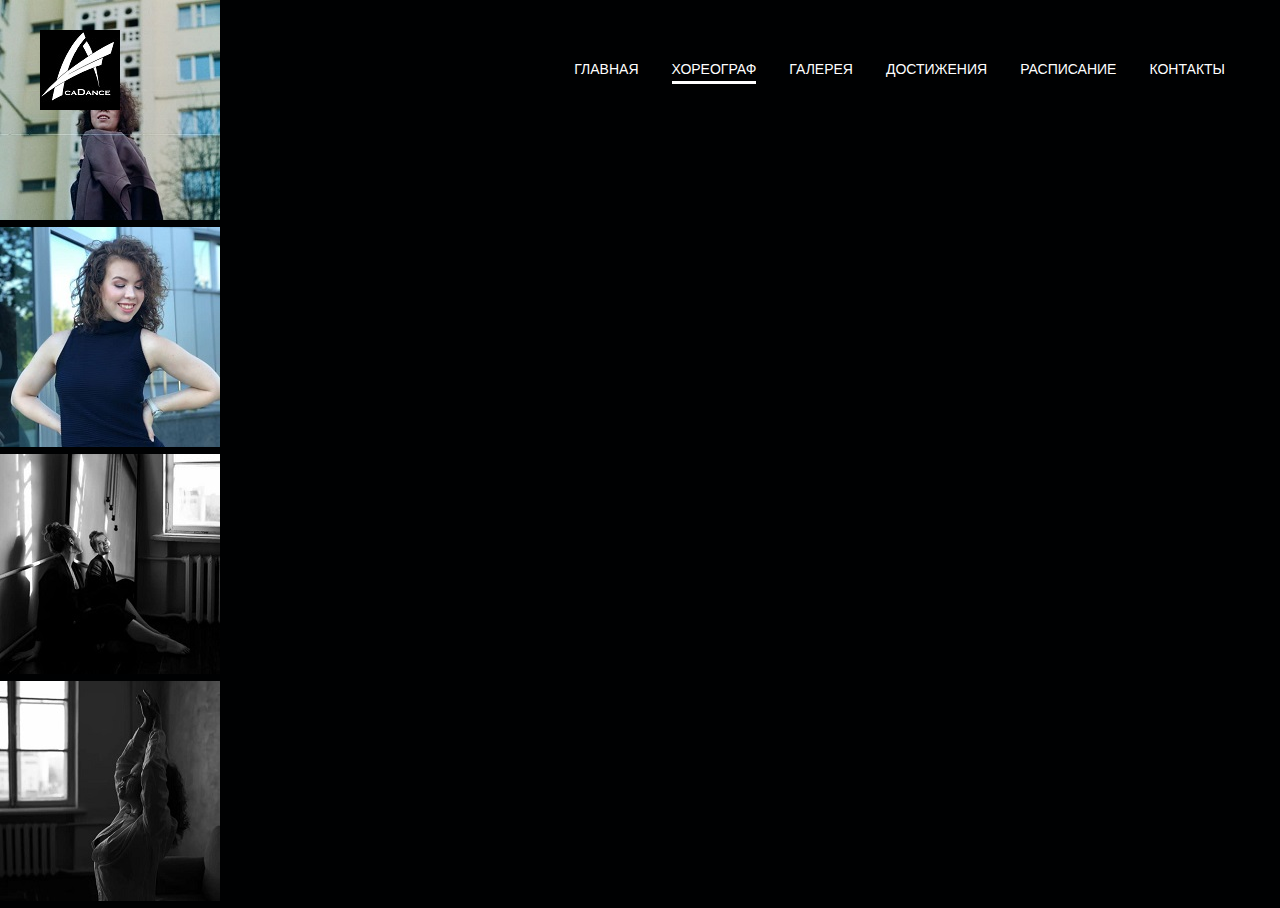
==== хореограф.html @ b242cd34 "Add files via upload" ====
<!DOCTYPE html>
<html lang="en">
<head>
    <meta charset="UTF-8">
    <link rel="stylesheet" href="style.css"> 
    <link href="https://fonts.googleapis.com/css2?family=Heebo:wght@300;400&display=swap" rel="stylesheet">      
    <title>AcaDance</title>
</head>
<body>

    <header class="header">
        <div class="container">
            <div class="header__inner">
                <img src="эмблема.jpg" alt="">      
                <nav class="nav">
                    <a class="nav__link" href="index.html">Главная</a>
                    <a class="nav__link active" href="#">Хореограф</a>
                    <a class="nav__link" href="#">Галерея</a>
                    <a class="nav__link" href="#">Достижения</a>
                    <a class="nav__link" href="#">Расписание</a>
                    <a class="nav__link" href="#">Контакты</a>
                </nav>
            </div>
        </div>
    </header>

    <div class="ksu1">
        <div class="ksu1__item">
            <div class="ksu1__img">
                <img src="ксюша.jpg" alt="">
            </div>
            <div class="ksu2__img">
                <img src="ксюша 3.jpg" alt="">
            </div>
        </div>
    </div>
    
    <div class="ksu2">
        <div class="ksu2__item">
            
        </div>
    </div>

    <div class="ksu3">
        <div class="ksu3__item">
            <div class="ksu3__img">
                <img src="ксюша 2.jpg" alt="">
            </div>
        </div>
    </div>
 
    <div class="ksu4">
        <div class="ksu4__item">
            <div class="ksu4__img">
                <img src="ксюша 4.jpg" alt="">
            </div>
        </div>
    </div>

    
</body>
</html>
---- style.css ----
body {
    margin: 0;
    font-family: 'Heebo', sans-serif;
    font-size: 15px;
    line-height: 1.6;
    background-color: #000102;
}

/*Header*/
.header {
    width: 100%;
    padding-top: 30px;

    position: absolute;
    top: 0;
    left: 0;
    right: 0;
    z-index: 1000;
}

.header__inner{

    display: flex;
    justify-content: space-between;
    align-items: center;
}
.header__logo {

    font-size: 30px;
    font-weight: 700;
    color: #fff;
}
 
.header__before {
    content: "";
    display: block;
    height: 90px;
    width: 100%;
    position: absolute;
    left: 0;
    z-index: -1;
}




/*Nav*/
.nav {

    font-size: 14px;
    text-transform: uppercase;

}

.nav__link {
    display: inline-block;
    vertical-align: top;
    margin: 0 15px;
    position: relative;

    color: #fff;
    text-decoration: none; 
    transition: color 0.1s linear;
}

.nav__link:after {
    content: "";
    display: block;
    width: 100%;
    height: 3px;
   

    background-color: #fff;
    opacity: 0;

    position: absolute;
    top: 100%;
    left: 0;
    z-index: 1;

    transition: opacity .1s linear;
}

.nav__link:hover {

    color: #fff;
}

.nav__link:hover:after,
.nav__link.active:after{
    opacity: 1;
}

.nav__link.active {

    color: #fff;
}

/*Container*/
.container {
    width: 100%;
    max-width: 1200px;
    margin: 0 auto;
}
/*Intro*/
.intro {
    display: flex;
    flex-direction: column;
    justify-content: center;
    width: 50%;
    height: 100vh;

}

.intro__inner {

    width: 60%;
    max-width: 880px;
    margin: 0 auto;

    text-align: center;
}

.intro__title {
    color: #fff;

    font-size: 26px;
    font-weight: 200;
    
    text-align: center;
    line-height: 1;
}

/*About*/
.about {
    margin-top: -530px;
    margin-left: 750px;
    display: flex;
    
}

/*Section*/
.section {

    padding: 120px 0;
}

.section__header__logo {

    font-size: 30px;
    font-weight: 700;
    color: #fff;
}

.section__header {
    width: 100%;
    max-width: 950px;
    margin: 0 auto 40px;

    display: flex;
    justify-content: space-between;
    align-items: center;
}
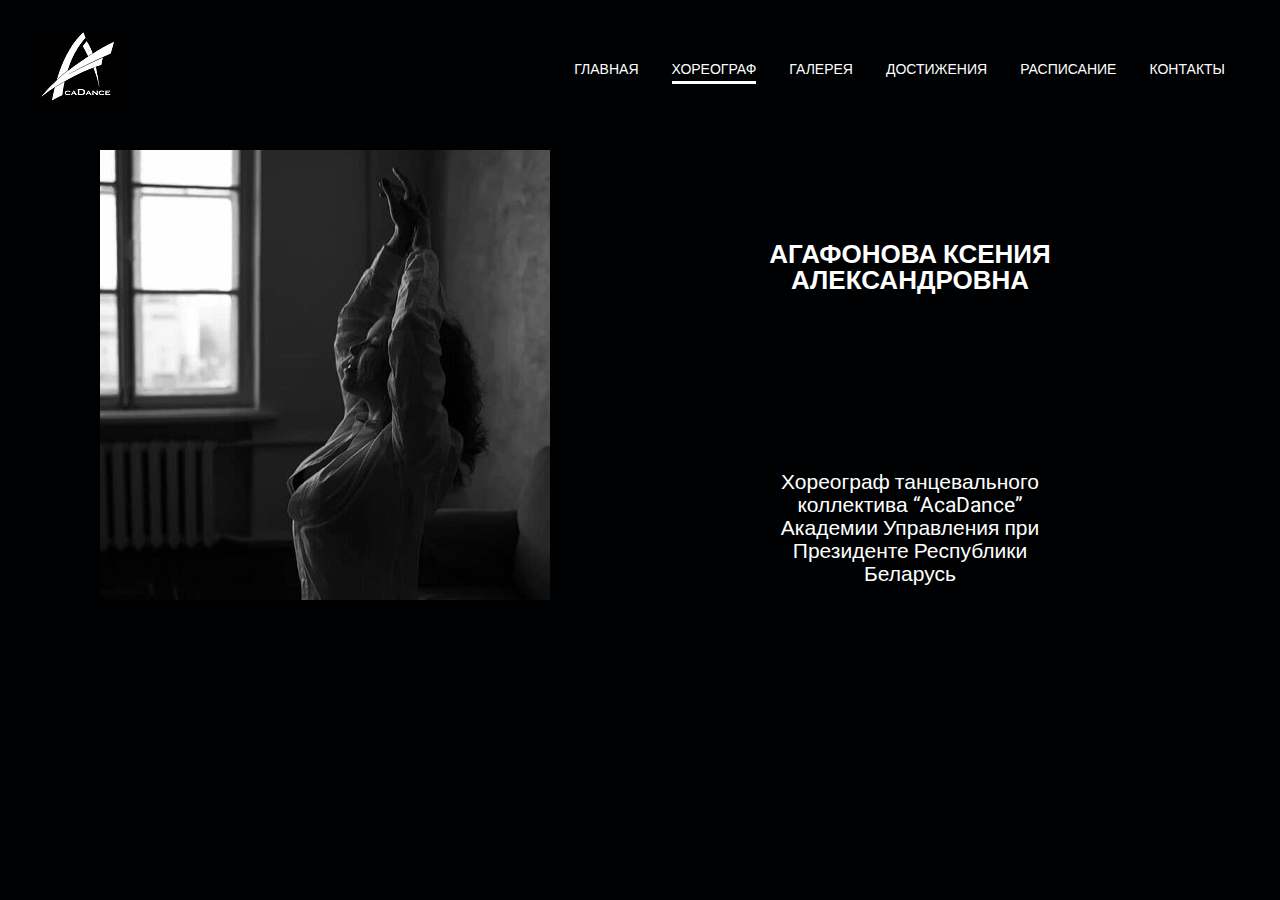
==== commit 6c34f456: "Add files via upload" ====
--- a/хореограф.html
+++ b/хореограф.html
@@ -15,7 +15,7 @@
                 <nav class="nav">
                     <a class="nav__link" href="index.html">Главная</a>
                     <a class="nav__link active" href="#">Хореограф</a>
-                    <a class="nav__link" href="#">Галерея</a>
+                    <a class="nav__link" href="галерея.html">Галерея</a>
                     <a class="nav__link" href="#">Достижения</a>
                     <a class="nav__link" href="#">Расписание</a>
                     <a class="nav__link" href="#">Контакты</a>
@@ -27,35 +27,32 @@
     <div class="ksu1">
         <div class="ksu1__item">
             <div class="ksu1__img">
-                <img src="ксюша.jpg" alt="">
+                <img src="ксюша 4.jpg" alt="">
             </div>
-            <div class="ksu2__img">
-                <img src="ксюша 3.jpg" alt="">
+
+        </div>
+    </div>
+
+    <div class="ksu__text">
+        <div class="container">
+            <div class="ksu__text__inner">
+                <h1 class="ksu__text__title">АГАФОНОВА КСЕНИЯ АЛЕКСАНДРОВНА</h1>
+            </div>
+        </div>
+    </div> 
+     
+    <div class="ksu__about">
+        <div class="container">
+            <div class="ksu__about__inner">
+                <div class="ksu__section__text">   
+                <p>
+                    Хореограф танцевального коллектива “AcaDance” Академии Управления при Президенте Республики Беларусь
+                </p>
+            </div>
             </div>
         </div>
     </div>
     
-    <div class="ksu2">
-        <div class="ksu2__item">
-            
-        </div>
-    </div>
-
-    <div class="ksu3">
-        <div class="ksu3__item">
-            <div class="ksu3__img">
-                <img src="ксюша 2.jpg" alt="">
-            </div>
-        </div>
-    </div>
- 
-    <div class="ksu4">
-        <div class="ksu4__item">
-            <div class="ksu4__img">
-                <img src="ксюша 4.jpg" alt="">
-            </div>
-        </div>
-    </div>
 
     
 </body>
--- a/style.css
+++ b/style.css
@@ -102,6 +102,7 @@
     max-width: 1200px;
     margin: 0 auto;
 }
+
 /*Intro*/
 .intro {
     display: flex;
@@ -139,37 +140,89 @@
     
 }
 
-/*Section*/
-.section {
-
-    padding: 120px 0;
-}
-
-.section__header__logo {
-
-    font-size: 30px;
-    font-weight: 700;
-    color: #fff;
-}
-
-.section__header {
-    width: 100%;
-    max-width: 950px;
-    margin: 0 auto 40px;
-
-    display: flex;
-    justify-content: space-between;
-    align-items: center;
-}
-
-
-
-
-
-
-
-
-
+/*Ksu1*/
+.ksu1 {
+    margin-top: 150px;
+    display: flex;  
+    
+}
+ .ksu1__img{
+     margin-left: 100px;
+     float: left;
+    
+ }
+
+ /*Ksu__text*/
+.ksu__text {
+    display: flex;
+    flex-direction: column;
+    position: absolute;
+    width: 50%;
+    height: 0.1vh;
+    float: right;
+    right: 50px;
+    top: 25%;
+}
+
+.ksu__text__inner {
+
+    width: 50%;
+    max-width: 800px;
+    margin: 0 auto;
+
+    
+}
+
+.ksu__text__title {
+    color: #fff;
+
+    font-size: 26px;
+    font-weight: 50px;
+    
+    text-align: center;
+    line-height: 1;
+}
+
+/*ksu__about*/
+.ksu__about {
+    display: flex;
+    flex-direction: column;
+    position: absolute;
+    width: 50%;
+    height: 0.1vh;
+    float: right;
+    right: 50px;
+    top: 50%;
+}
+
+.ksu__about__inner {
+    width: 50%;
+    max-width: 800px;
+    margin: 0 auto;
+}
+
+.ksu__section__text {
+    color: #fff;
+
+    font-size: 21px;
+    font-weight: 40px;
+    
+    text-align: center;
+    line-height: 1.1;
+}
+
+
+
+.photo {
+    margin-top: 150px;
+    display: flex; 
+}
+
+.photo__inner {
+    margin-top: 15px;
+    float: right;
+    margin-right: 150px;
+    margin-left: 150px;
 
 
 
@@ -178,3 +231,34 @@
 
 
 
+
+
+
+
+
+
+
+
+
+
+
+
+
+
+
+
+
+
+
+
+
+
+
+
+
+
+
+ 
+
+
+
